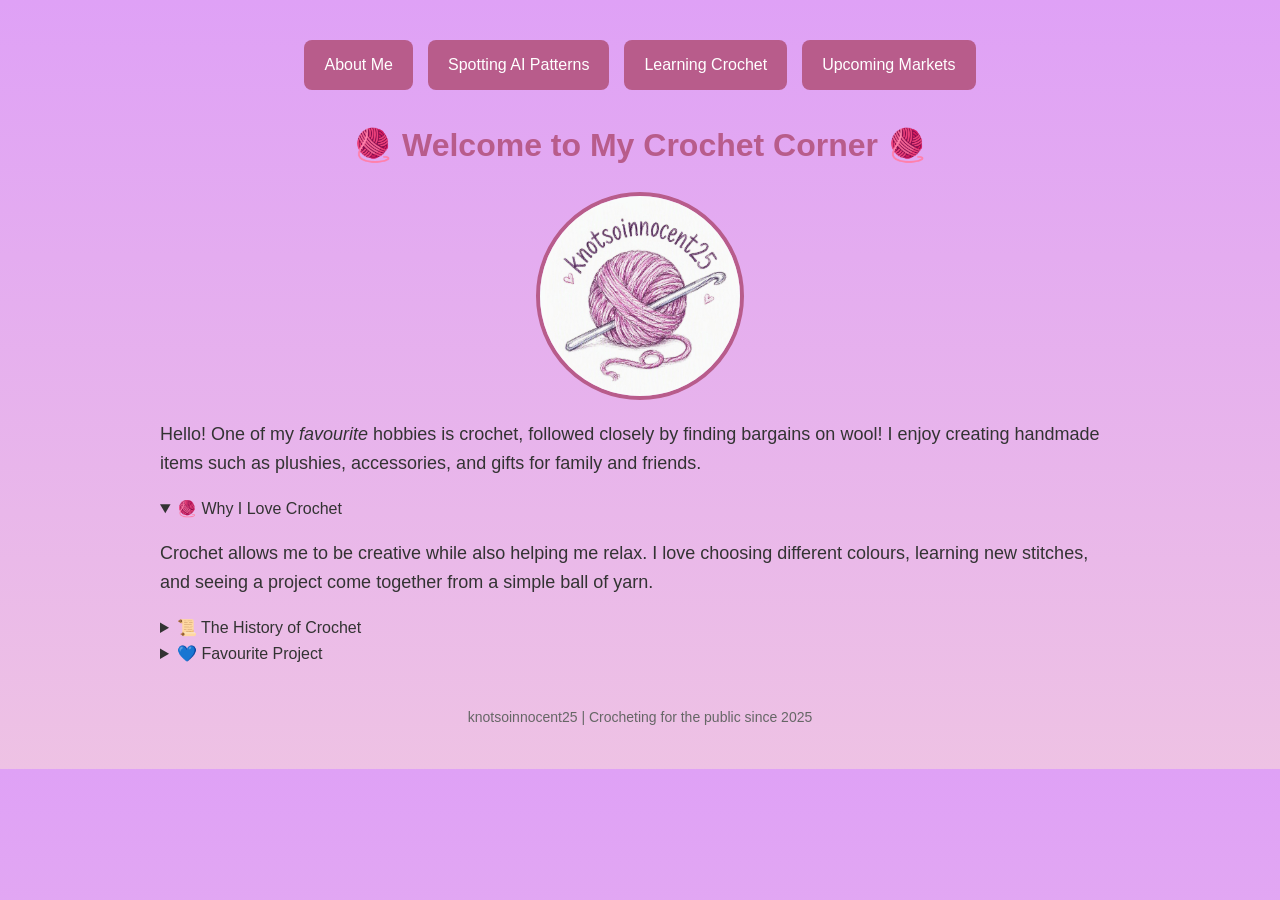
==== index.html @ c4967098 "Initial commit with new changes" ====
<!DOCTYPE html>
<html lang="en">

<head>
    <title>My Crochet Corner</title>
    <link rel="icon" type="image/x-icon" href="favicon.png">
    <link rel="stylesheet" href="style.css">
    <meta name="viewport" content="width=device-width, initial-scale=1.0">

</head>

<body>

    <a class="skip-link" href="#main-content">Skip to content</a>

    <nav class="hamburger-menu" aria-label="Main navigation">
    
        <input type="checkbox" id="menu-toggle">

        <label for="menu-toggle" 
                class="menu-icon"
                aria-label="Open navigation menu"
                tabindex="0">
            ☰
        </label>

        <div class="menu">
            <a href="about.html">About Me</a>
            <a href="ai-patterns.html">Spotting AI Patterns</a>
            <a href="learn-crochet.html">Learning Crochet</a>
            <a href="markets.html">Upcoming Markets</a>
        </div>   

    </nav>

    <main id="main-content">

        <div class="container">

            <h1>🧶 Welcome to My Crochet Corner 🧶</h1>

            <img src="profile.JPG"
                class="profile-image"
                alt="A ball of wool with a crochet hook and knotsoinnocent25 arched above">

            <p>
                Hello! One of my <em>favourite</em> hobbies is crochet, followed closely by finding bargains on wool!
                I enjoy creating handmade items such as plushies, accessories,
                and gifts for family and friends.
            </p>


            <div class="accordion-section">

                <details class="accordion-card" open>
                    <summary>🧶 Why I Love Crochet </summary>

                    <p>
                        Crochet allows me to be creative while also helping me relax.
                        I love choosing different colours, learning new stitches,
                        and seeing a project come together from a simple ball of yarn.
                    </p>
                </details>

                <details class="accordion-card">
                    <summary>📜 The History of Crochet</summary>

                        <p>
                            Crochet is a textile craft that uses a single hooked needle to create fabric from loops of yarn. 
                            Its origins are debated, but modern crochet is believed to have developed in Europe during the early 19th century.
                        </p>
                        
                        <p>
                            The craft became especially popular during the Victorian era, when intricate lace patterns were used for clothing and home decoration. 
                            Over time, crochet evolved from a practical skill into a creative hobby enjoyed worldwide.
                        </p>

                        <p>
                            Today, crocheters create everything from blankets and garments to amigurumi toys and works of art, 
                            combining traditional techniques with modern designs and materials.
                        </p>
                    
                </details>

                <details class="accordion-card">
                    <summary> 💙 Favourite Project </summary>

                    <div class="project-content">
                        <img src="Smurfette.png"
                             class="smurfette-image"
                             alt="Crocheted Smurfette">
                            
                            <div class="project-details">
                                <h4>Smurfette</h4>

                                <p>
                                    I worked with a French-Canadian pattern designer to test her design,
                                    identify any issues and to make sure nothing was lost in translation (French to English).
                                </p>     

                            </div>

                    </div>
                </details>
            </div>

 
        </div>

        <footer>
        knotsoinnocent25 | Crocheting for the public since 2025 
        </footer>

    </main>

</body>
</html>
---- style.css ----
/* Page Styling */

body {
    font-family: Arial, sans-serif;
    background: linear-gradient(
        to bottom,
        #dfa1f6,
        #eec2e4
    );
    color: #333333;
    margin: 40px;
    line-height: 1.6;
}

/* Skip to Content */

.skip-link {
    position: absolute;
    left: -9999px;
    top: 10px;
    background-color: #7a4f9a;
    color: white;
    padding: 10px;
    border-radius: 5px;
    text-decoration: none;
}

.skip-link:focus {
    left: 10px;
    top: 10px;
}

/* Navigation Menu */

.hamburger-menu {
    position: fixed;
    top: 15px;
    left: 15px;
    z-index: 1000;
}

#menu-toggle {
    position: absolute;
    opacity: 0;
}

.menu-icon {
    font-size: 30px;
    cursor: pointer;
    padding: 10px;
    border-radius: 8px;
    display: block;
    color: #7a4f9a;
}

.menu-icon:focus {
    outline: 3px solid white;
    outline-offset: 5px;
}

#menu-toggle:focus + .menu-icon {
    outline: 3px solid white;
    outline-offset: 3px;
}

.menu {
    display: none;
    background: white;
    padding: 15px;
    border-radius: 10px;
    box-shadow: 0 4px 10px rgba(0, 0, 0, 0.15);
    margin-top: 10px;
}

#menu-toggle:checked ~ .menu {
    display: block;
}

.menu a {
    display: block;
    padding: 15px;
    margin-bottom: 8px;
    text-align: center;
}

.menu a:focus {
    outline: 3px solid #7a4f9a;
    outline-offset: 3px;
}

/* Headings Styling */

h1 {
    color: #b85c8b;
    text-align: center;
}

h2 {
    color: #7a4f9a;
    border-bottom: 2px solid #e6d5f0;
    padding-bottom: 5px;
}

/* Text Styling */

p {
    font-size: 18px;
}

/* Links Styling */

a {
    color: white;
    background-color: #b85c8b;
    text-decoration: none;
    padding: 10px 15px;
    border-radius: 5px;
}

a:hover {
    background-color: #94446d;
}

a:focus,
button:focus,
.menu-icon:focus {
    outline: 3px solid yellow;
    outline-offset: 3px;
}

/* ==========================
   Card Grid
   ========================== */

.card-grid {
    display: flex;
    flex-direction: column;
    gap: 20px;
    width: 100%;
    margin-top: 40px;
}

.flip-card {
    width: 100%;
    height: 25vh;
    min-height: 250px;
    max-height: 400px;
    perspective: 1000px;
}

.flip-card-inner {
    position: relative;
    width: 100%;
    height: 100%;
    transition: transform 0.8s;
    transform-style: preserve-3d;
}

.flip-card:hover .flip-card-inner,
.flip-card:focus .flip-card-inner {
    transform: rotateY(180deg);
}

.flip-card-front,
.flip-card-back {
    position: absolute;
    width: 100%;
    height: 100%;
    border-radius: 20px;
    backface-visibility: hidden;
    display: flex;
    justify-content: center;
    align-items: center;
    padding: 30px;
    box-sizing: border-box;
    box-shadow: 0 4px 10px rgba(0, 0, 0, 0.15);
}

.flip-card-front {
    background: white;
    color: #b85c8b;
}

.flip-card-back {
    background: #ae5784;
    color: white;
    transform: rotateY(180deg);
    display: flex;
    flex-direction: row;
    align-items: center;
    gap: 20px;
}

/* Images */

.project-image {
    margin-top: 30px;
}

.profile-image {
    display: block;
    margin: 20px auto;
    width: 200px;
    border-radius: 50%;
    border: 4px solid #b85c8b;
}

.smurfette-image {
    width: 180px;
    height: auto;
    flex-shrink: 0;
}

/* Project Details */

.project-details {
    text-align: left;
}

/* IG Button */

.insta-button {
    display: block;
    width: 150px;
    margin: auto auto 10px auto;
    background-color: white;
    color: #ae5784;
    text-align: center;
    text-decoration: none;
    padding: 12px;
    border-radius: 25px;
    font-weight: bold;
    transition: 0.3s ease;
}

.insta-button:hover {
    background-color: #f7eefc;
    transform: scale(1.05);
}

/* Markets */

.markets-container {
    display: flex;
    flex-direction: column;
    gap: 20px;
}

.market-card {
    background: white;
    padding: 20px;
    border-radius: 20px;
    box-shadow: 0 4px 10px rgba(0, 0, 0, 0.15);
    border-left: 8px solid #b85c8b;
}

.market-card h3 {
    margin-top: 0;
    color: #7a4f9a;
}

/* Layout Helpers */

.container {
    max-width: 80%;
    margin: auto;
}

.back-home {
    margin-top: 30px;
    text-align: left;
}

/* Footer */

footer {
    margin-top: 40px;
    text-align: center;
    color: #666;
    font-size: 14px;
}

/* Desktop vs Mobile Menu */

@media (min-width: 768px) {

    .hamburger-menu {
        position: static;
        display: flex;
        justify-content: center;
        margin-bottom: 30px;
    }

    .menu-icon {
        display: none;
    }

    #menu-toggle {
        display: none;
    }

    .menu {
        display: flex !important;
        flex-direction: row;
        gap: 15px;
        background: transparent;
        box-shadow: none;
        padding: 0;
        margin: 0;
    }

    .menu a {
        margin-bottom: 0;
        padding: 12px 20px;
        border-radius: 8px;
        white-space: nowrap;
    }

    .card-grid {
        max-width: 1000px;
        margin-left: auto;
        margin-right: auto;
    }
}
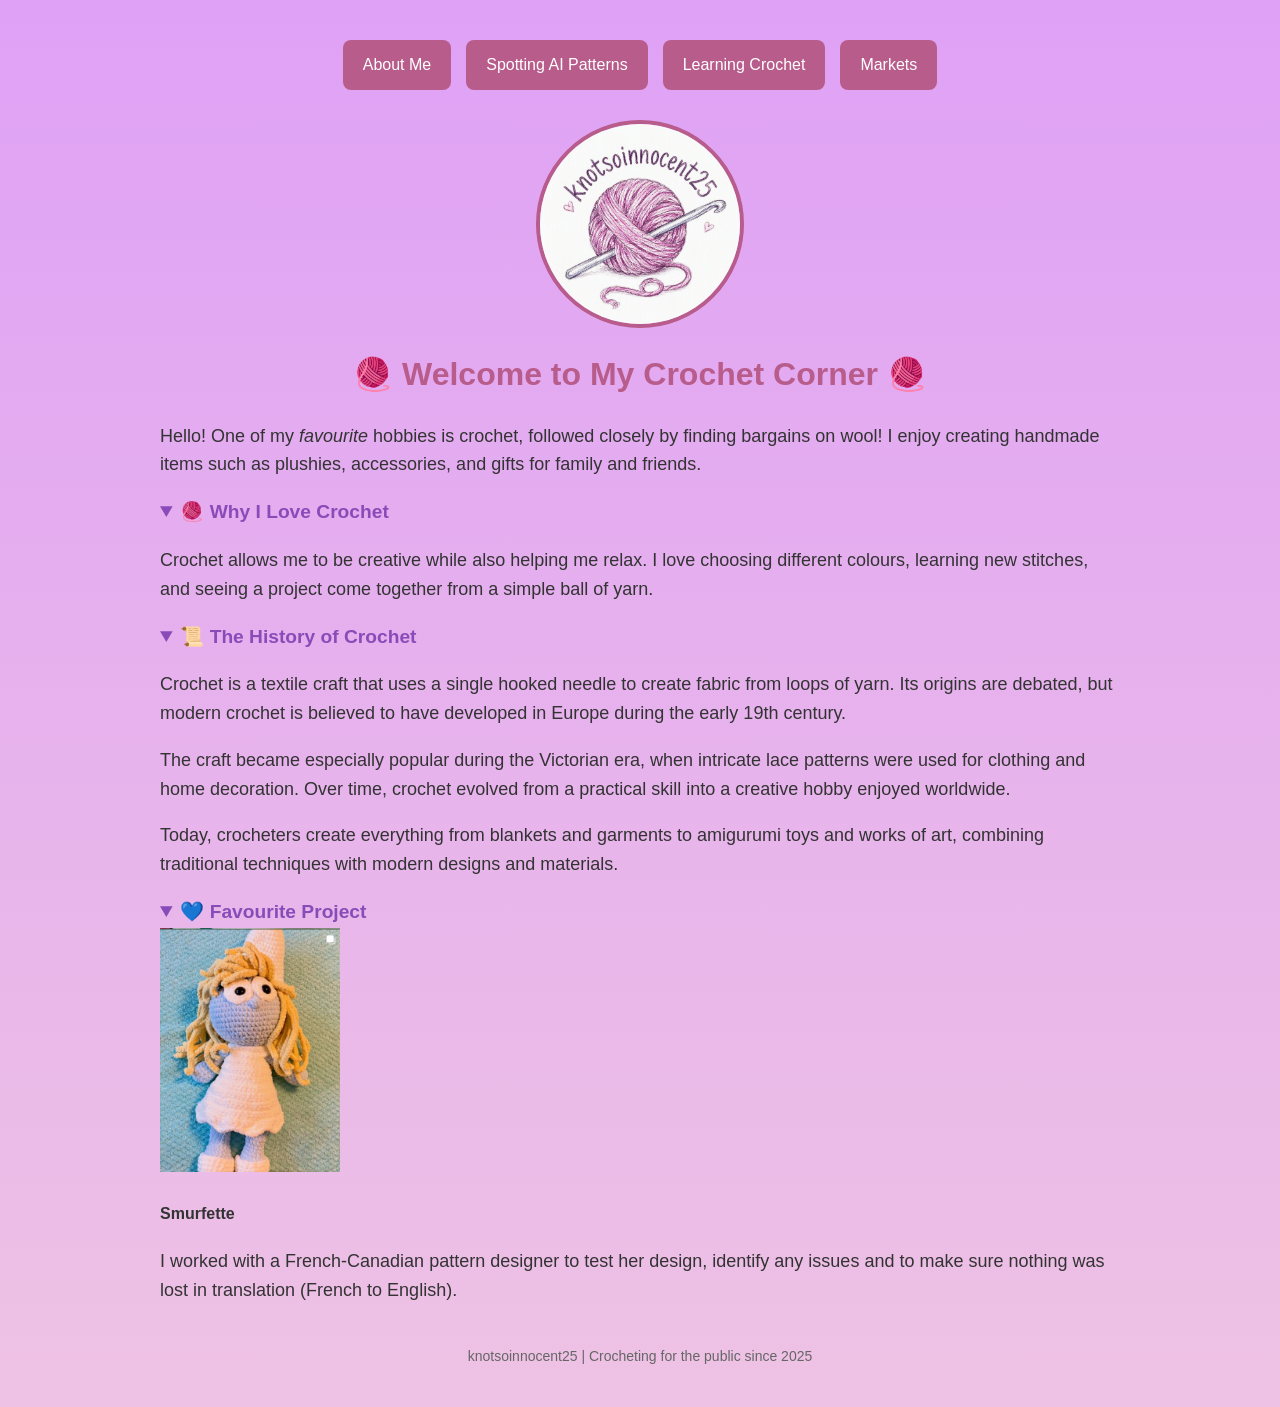
==== commit d6fa6562: "1. Removed todays date from Markets page. 2. Changed Markets page to dynamically (JS) move events to" ====
--- a/index.html
+++ b/index.html
@@ -25,10 +25,10 @@
         </label>
 
         <div class="menu">
-            <a href="about.html">About Me</a>
+            <a href="aboutJS.html">About Me</a>
             <a href="ai-patterns.html">Spotting AI Patterns</a>
             <a href="learn-crochet.html">Learning Crochet</a>
-            <a href="markets.html">Upcoming Markets</a>
+            <a href="markets.html">Markets</a>
         </div>   
 
     </nav>
@@ -37,11 +37,11 @@
 
         <div class="container">
 
-            <h1>🧶 Welcome to My Crochet Corner 🧶</h1>
-
-            <img src="profile.JPG"
+                <img src="profile.JPG"
                 class="profile-image"
                 alt="A ball of wool with a crochet hook and knotsoinnocent25 arched above">
+
+            <h1>🧶 Welcome to My Crochet Corner 🧶</h1>
 
             <p>
                 Hello! One of my <em>favourite</em> hobbies is crochet, followed closely by finding bargains on wool!
@@ -53,7 +53,9 @@
             <div class="accordion-section">
 
                 <details class="accordion-card" open>
-                    <summary>🧶 Why I Love Crochet </summary>
+                    <summary style="color:#894bb8; font-size:1.2rem; font-weight:bold;">
+                        🧶 Why I Love Crochet 
+                    </summary>
 
                     <p>
                         Crochet allows me to be creative while also helping me relax.
@@ -62,8 +64,10 @@
                     </p>
                 </details>
 
-                <details class="accordion-card">
-                    <summary>📜 The History of Crochet</summary>
+                <details class="accordion-card" open>
+                    <summary style="color:#894bb8; font-size:1.2rem; font-weight:bold;">
+                        📜 The History of Crochet
+                    </summary>
 
                         <p>
                             Crochet is a textile craft that uses a single hooked needle to create fabric from loops of yarn. 
@@ -82,8 +86,10 @@
                     
                 </details>
 
-                <details class="accordion-card">
-                    <summary> 💙 Favourite Project </summary>
+                <details class="accordion-card" open>
+                    <summary style="color:#894bb8; font-size:1.2rem; font-weight:bold;"> 
+                        💙 Favourite Project 
+                    </summary>
 
                     <div class="project-content">
                         <img src="Smurfette.png"
--- a/style.css
+++ b/style.css
@@ -101,6 +101,13 @@
     padding-bottom: 5px;
 }
 
+h3 {
+    color: #894bb8;
+    border-bottom: 1px solid #f0dbe8;
+    padding-bottom: 3px;
+    margin-top: 20px;
+}
+
 /* Text Styling */
 
 p {
@@ -128,69 +135,6 @@
     outline-offset: 3px;
 }
 
-/* ==========================
-   Card Grid
-   ========================== */
-
-.card-grid {
-    display: flex;
-    flex-direction: column;
-    gap: 20px;
-    width: 100%;
-    margin-top: 40px;
-}
-
-.flip-card {
-    width: 100%;
-    height: 25vh;
-    min-height: 250px;
-    max-height: 400px;
-    perspective: 1000px;
-}
-
-.flip-card-inner {
-    position: relative;
-    width: 100%;
-    height: 100%;
-    transition: transform 0.8s;
-    transform-style: preserve-3d;
-}
-
-.flip-card:hover .flip-card-inner,
-.flip-card:focus .flip-card-inner {
-    transform: rotateY(180deg);
-}
-
-.flip-card-front,
-.flip-card-back {
-    position: absolute;
-    width: 100%;
-    height: 100%;
-    border-radius: 20px;
-    backface-visibility: hidden;
-    display: flex;
-    justify-content: center;
-    align-items: center;
-    padding: 30px;
-    box-sizing: border-box;
-    box-shadow: 0 4px 10px rgba(0, 0, 0, 0.15);
-}
-
-.flip-card-front {
-    background: white;
-    color: #b85c8b;
-}
-
-.flip-card-back {
-    background: #ae5784;
-    color: white;
-    transform: rotateY(180deg);
-    display: flex;
-    flex-direction: row;
-    align-items: center;
-    gap: 20px;
-}
-
 /* Images */
 
 .project-image {
@@ -203,6 +147,10 @@
     width: 200px;
     border-radius: 50%;
     border: 4px solid #b85c8b;
+}
+
+.secondary-page .profile-image {
+    width: 80px;
 }
 
 .smurfette-image {
@@ -259,6 +207,14 @@
     color: #7a4f9a;
 }
 
+.past-market {
+    background: rgb(196, 195, 195);
+    padding: 20px;
+    border-radius: 20px;
+    box-shadow: 0 4px 10px rgba(0, 0, 0, 0.15);
+    border-left: 8px solid #4c3a62;
+}
+
 /* Layout Helpers */
 
 .container {
@@ -321,4 +277,226 @@
         margin-left: auto;
         margin-right: auto;
     }
+}
+
+/* Contact Form */
+
+form {
+    display: flex;
+    flex-direction: column;
+    gap: 20px;
+    margin-top: 30px;
+}
+
+/* Labels */
+
+form label {
+    display: block;
+    margin-bottom: 5px;
+    font-weight: bold;
+    color: #7a4f9a;
+}
+
+/* Space between radio buttons and next section */
+
+fieldset {
+    border: 2px solid #e6d5f0;
+    border-radius: 15px;
+    padding: 15px;
+    margin-bottom: 10px;
+}
+
+legend {
+    color: #7a4f9a;
+    font-weight: bold;
+    padding: 0 5px;
+}
+
+/* Radio button layout */
+
+fieldset input[type="radio"] {
+    margin-right: 5px;
+}
+
+fieldset label {
+    display: inline;
+    margin-right: 15px;
+}
+
+/* Input fields */
+
+form input[type="text"],
+form input[type="email"],
+form input[type="tel"],
+form select,
+form textarea {
+    width: 100%;
+    max-width: 500px;
+    padding: 12px;
+    border: 2px solid #e6d5f0;
+    border-radius: 10px;
+    font-size: 1rem;
+    box-sizing: border-box;
+}
+
+/* Focus styling */
+
+form input:focus,
+form select:focus,
+form textarea:focus {
+    outline: none;
+    border-color: #b85c8b;
+    box-shadow: 0 0 5px rgba(184, 92, 139, 0.3);
+}
+
+/* Contact method fields */
+
+.contact-field {
+    display: flex;
+    flex-direction: column;
+}
+
+/* Message box */
+
+textarea {
+    resize: vertical;
+    min-height: 150px;
+}
+
+/* Submit button */
+
+form button {
+    width: fit-content;
+    padding: 12px 24px;
+    background-color: #70676b;
+    color: white;
+    border: none;
+    border-radius: 10px;
+    cursor: pointer;
+    font-size: 1rem;
+    transition: 0.3s ease;
+}
+
+form button:hover {
+    background-color: #94446d;
+}
+
+form button:focus {
+    outline: 3px solid yellow;
+    outline-offset: 3px;
+}
+
+.radio-option {
+    display: flex;
+    align-items: center;
+    gap: 8px;
+    margin-bottom: 10px;
+}
+
+.radio-option label {
+    margin: 0;
+}
+
+.contact-field {
+    display: none;
+    margin-top: 15px;
+}
+
+/* #facebook-radio:checked ~ .facebook-field,
+#instagram-radio:checked ~ .instagram-field,
+#email-radio:checked ~ .email-field,
+#text-radio:checked ~ .phone-field {
+    display: block;
+}*/
+
+/*.contact-method-section label {
+    display: inline;
+}*/
+
+/* Print Button */
+
+.print-button {
+    display: block;
+    width: 150px;
+    margin: 10px 0 0 0;
+    background-color: white;
+    color: #ae5784;
+    text-align: center;
+    text-decoration: none;
+    padding: 10px;
+    border-radius: 25px;
+    font-weight: bold;
+    transition: 0.3s ease;
+}
+
+.print-button:hover {
+    background-color: #f7eefc;
+    transform: scale(1.05);
+}
+
+.colour-tool {
+    margin-top: 20px;
+}
+
+#colour-picker {
+    width: 80px;
+    height: 40px;
+    border: none;
+    cursor: pointer;
+}
+
+.colour-picker-row {
+    display: flex;
+    align-items: center;
+    gap: 10px;
+}
+
+#colour-button {
+    display: block;
+    margin-top: 10px;
+    padding: 10px 15px;
+    background-color: #ae5784;
+    color: white;
+    border: none;
+    border-radius: 20px;
+    cursor: pointer;
+}
+
+#colour-button:hover {
+    background-color: #94466f;
+}
+
+#main-colour {
+    width: 150px;
+    height: 75px;
+    border-radius: 10px;
+    margin: 20px 0;
+    border: 1px solid #ccc;
+}
+
+#palette {
+    display: flex;
+    gap: 15px;
+    flex-wrap: wrap;
+    margin-top: 10px;
+}
+
+.colour-card {
+    text-align: center;
+    width: 90px;
+}
+
+.colour-swatch {
+    width: 75px;
+    height: 75px;
+    border-radius: 10px;
+    border: 1px solid #ccc;
+    margin: 0 auto;
+}
+
+.colour-label {
+    font-size: 0.85rem;
+    margin-top: 5px;
+    color: #ae5784;
+    font-weight: bold;
 }
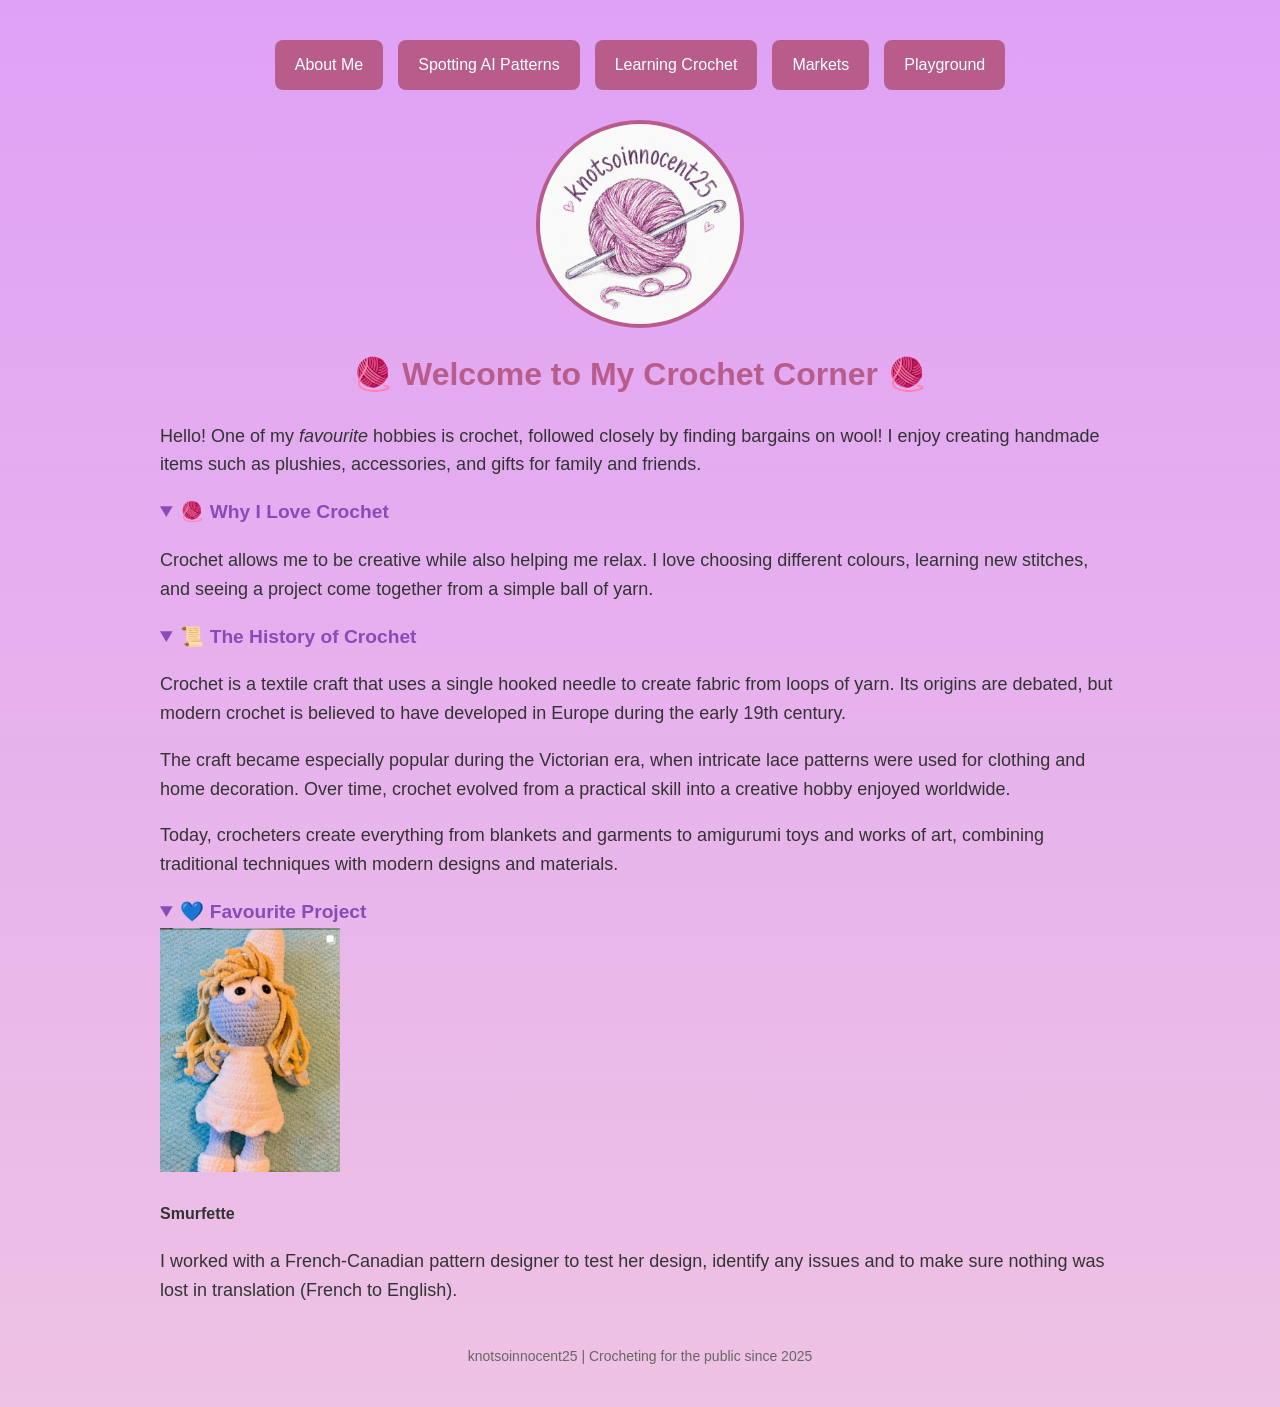
==== commit 675aa372: "Added to top button on all pages and edited under-construction page to be relevant to jQuery task" ====
--- a/index.html
+++ b/index.html
@@ -29,6 +29,7 @@
             <a href="ai-patterns.html">Spotting AI Patterns</a>
             <a href="learn-crochet.html">Learning Crochet</a>
             <a href="markets.html">Markets</a>
+            <a href="under_construction.html">Playground</a>
         </div>   
 
     </nav>
@@ -113,9 +114,12 @@
  
         </div>
 
+
         <footer>
         knotsoinnocent25 | Crocheting for the public since 2025 
         </footer>
+
+        <script src="to-top-btn.js"></script>
 
     </main>
 
--- a/style.css
+++ b/style.css
@@ -499,4 +499,53 @@
     margin-top: 5px;
     color: #ae5784;
     font-weight: bold;
+}
+
+/* Back to Top Button (jQuery) */
+#backToTop {
+    display: none;
+    position: fixed;
+    bottom: 20px;
+    right: 20px;
+    width: 60px;
+    height: 60px;
+    border: none;
+    border-radius: 50%;
+    background-color: #894bb8;
+    color: white;
+    font-size: 1.5rem;
+    cursor: pointer;
+    box-shadow: 0 2px 8px rgba(0, 0, 0, 0.3);
+    z-index: 1000;
+}
+
+#backToTop:hover {
+    background-color: #ae5784;
+}
+
+/* to Top Button (JavaScript) */
+#toTopBtn {
+    display: none;
+    position: fixed;
+    bottom: 20px;
+    right: 20px;
+    z-index: 99;
+
+    width: 60px;
+    height: 60px;
+
+    border: none;
+    border-radius: 50%;
+
+    background-color: #894bb8;
+    color: white;
+
+    font-size: 1.5rem;
+    cursor: pointer;
+
+    box-shadow: 0 2px 8px rgba(0, 0, 0, 0.3);
+}
+
+#toTopBtn:hover {
+    background-color: #ae5784;
 }
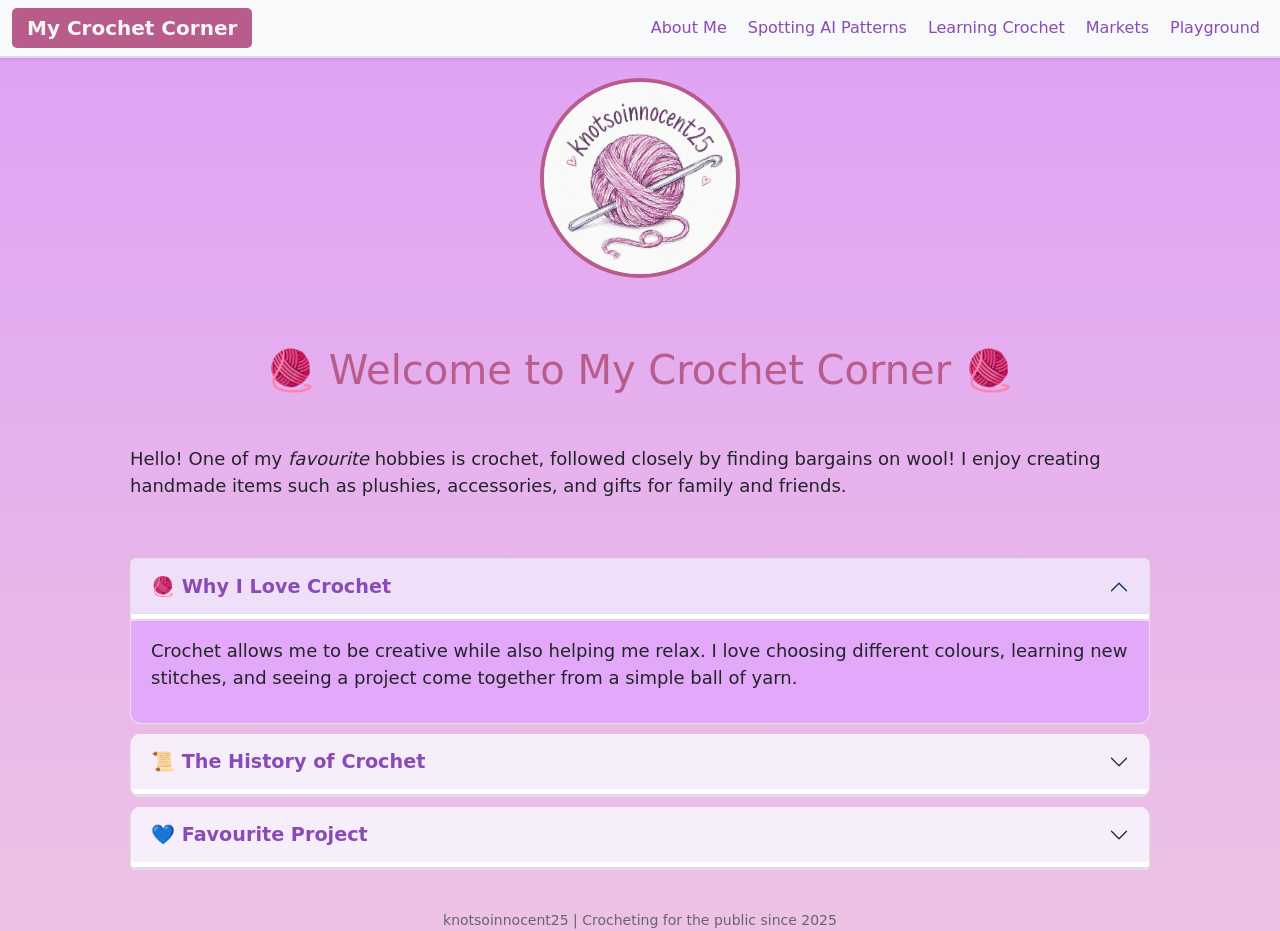
==== commit 8242aabb: "housekeeping" ====
--- a/index.html
+++ b/index.html
@@ -5,6 +5,9 @@
     <title>My Crochet Corner</title>
     <link rel="icon" type="image/x-icon" href="favicon.png">
     <link rel="stylesheet" href="style.css">
+    <link href="https://cdn.jsdelivr.net/npm/bootstrap@5.3.8/dist/css/bootstrap.min.css" rel="stylesheet">
+    <script src="https://cdn.jsdelivr.net/npm/bootstrap@5.3.8/dist/js/bootstrap.bundle.min.js"></script>
+
     <meta name="viewport" content="width=device-width, initial-scale=1.0">
 
 </head>
@@ -13,26 +16,69 @@
 
     <a class="skip-link" href="#main-content">Skip to content</a>
 
-    <nav class="hamburger-menu" aria-label="Main navigation">
-    
-        <input type="checkbox" id="menu-toggle">
-
-        <label for="menu-toggle" 
-                class="menu-icon"
-                aria-label="Open navigation menu"
-                tabindex="0">
-            ☰
-        </label>
-
-        <div class="menu">
-            <a href="aboutJS.html">About Me</a>
-            <a href="ai-patterns.html">Spotting AI Patterns</a>
-            <a href="learn-crochet.html">Learning Crochet</a>
-            <a href="markets.html">Markets</a>
-            <a href="under_construction.html">Playground</a>
-        </div>   
+    <nav class="navbar navbar-expand-lg sticky-top navbar-light bg-light shadow-sm">
+
+        <div class="container-fluid">
+
+            <a class="navbar-brand" href="index.html">
+                My Crochet Corner
+            </a>
+
+            <button
+                class="navbar-toggler"
+                type="button"
+                data-bs-toggle="collapse"
+                data-bs-target="#mainNavbar"
+                aria-controls="mainNavbar"
+                aria-expanded="false"
+                aria-label="Toggle navigation">
+
+                <span class="navbar-toggler-icon"></span>
+
+            </button>
+
+            <div class="collapse navbar-collapse" id="mainNavbar">
+
+                <ul class="navbar-nav ms-auto nav nav-pills">
+
+                    <li class="nav-item">
+                        <a class="nav-link" href="aboutJS.html">
+                            About Me
+                        </a>
+                    </li>
+
+                    <li class="nav-item">
+                        <a class="nav-link" href="ai-patterns.html">
+                            Spotting AI Patterns
+                        </a>
+                    </li>
+
+                    <li class="nav-item">
+                        <a class="nav-link" href="learn-crochet.html">
+                            Learning Crochet
+                        </a>
+                    </li>
+
+                    <li class="nav-item">
+                        <a class="nav-link" href="markets.html">
+                            Markets
+                        </a>
+                    </li>
+
+                    <li class="nav-item">
+                        <a class="nav-link" href="under_construction.html">
+                            Playground
+                        </a>
+                    </li>
+
+                </ul>
+
+            </div>
+
+        </div>
 
     </nav>
+
 
     <main id="main-content">
 
@@ -42,7 +88,11 @@
                 class="profile-image"
                 alt="A ball of wool with a crochet hook and knotsoinnocent25 arched above">
 
-            <h1>🧶 Welcome to My Crochet Corner 🧶</h1>
+            <h1> <br>🧶 Welcome to My Crochet Corner 🧶 <br></h1>
+
+            <p>
+                <br>
+            </p>
 
             <p>
                 Hello! One of my <em>favourite</em> hobbies is crochet, followed closely by finding bargains on wool!
@@ -50,67 +100,139 @@
                 and gifts for family and friends.
             </p>
 
-
-            <div class="accordion-section">
-
-                <details class="accordion-card" open>
-                    <summary style="color:#894bb8; font-size:1.2rem; font-weight:bold;">
-                        🧶 Why I Love Crochet 
-                    </summary>
-
-                    <p>
-                        Crochet allows me to be creative while also helping me relax.
-                        I love choosing different colours, learning new stitches,
-                        and seeing a project come together from a simple ball of yarn.
-                    </p>
-                </details>
-
-                <details class="accordion-card" open>
-                    <summary style="color:#894bb8; font-size:1.2rem; font-weight:bold;">
-                        📜 The History of Crochet
-                    </summary>
-
-                        <p>
-                            Crochet is a textile craft that uses a single hooked needle to create fabric from loops of yarn. 
-                            Its origins are debated, but modern crochet is believed to have developed in Europe during the early 19th century.
-                        </p>
-                        
-                        <p>
-                            The craft became especially popular during the Victorian era, when intricate lace patterns were used for clothing and home decoration. 
-                            Over time, crochet evolved from a practical skill into a creative hobby enjoyed worldwide.
-                        </p>
-
-                        <p>
-                            Today, crocheters create everything from blankets and garments to amigurumi toys and works of art, 
-                            combining traditional techniques with modern designs and materials.
-                        </p>
-                    
-                </details>
-
-                <details class="accordion-card" open>
-                    <summary style="color:#894bb8; font-size:1.2rem; font-weight:bold;"> 
-                        💙 Favourite Project 
-                    </summary>
-
-                    <div class="project-content">
-                        <img src="Smurfette.png"
-                             class="smurfette-image"
-                             alt="Crocheted Smurfette">
-                            
-                            <div class="project-details">
-                                <h4>Smurfette</h4>
-
-                                <p>
-                                    I worked with a French-Canadian pattern designer to test her design,
-                                    identify any issues and to make sure nothing was lost in translation (French to English).
-                                </p>     
+            <p>
+                <br>
+            </p>
+
+            <div class="accordion" id="crochetAccordion">
+
+                <div class="accordion-item crochet-accordion">
+
+                    <h2 class="accordion-header">
+                        <button
+                            class="accordion-button"
+                            type="button"
+                            data-bs-toggle="collapse"
+                            data-bs-target="#whyCrochet">
+
+                            🧶 Why I Love Crochet
+
+                        </button>
+                    </h2>
+
+                    <div
+                        id="whyCrochet"
+                        class="accordion-collapse collapse show"
+                        data-bs-parent="#crochetAccordion">
+
+                        <div class="accordion-body">
+
+                            <p>
+                                Crochet allows me to be creative while also helping me relax.
+                                I love choosing different colours, learning new stitches,
+                                and seeing a project come together from a simple ball of yarn.
+                            </p>
+
+                        </div>
+
+                    </div>
+
+                </div>
+
+
+                <div class="accordion-item crochet-accordion">
+
+                    <h2 class="accordion-header">
+                        <button
+                            class="accordion-button collapsed"
+                            type="button"
+                            data-bs-toggle="collapse"
+                            data-bs-target="#history">
+
+                            📜 The History of Crochet
+
+                        </button>
+                    </h2>
+
+                    <div
+                        id="history"
+                        class="accordion-collapse collapse"
+                        data-bs-parent="#crochetAccordion">
+
+                        <div class="accordion-body">
+
+                            <p>
+                                Crochet is a textile craft that uses a single hooked needle to create fabric from loops of yarn. 
+                                Its origins are debated, but modern crochet is believed to have developed in Europe during the early 19th century.
+                            </p>
+
+                            <p>
+                                The craft became especially popular during the Victorian era, 
+                                when intricate lace patterns were used for clothing and home decoration. 
+                                Over time, crochet evolved from a practical skill into a creative hobby enjoyed worldwide.
+                            </p>
+
+                            <p>
+                                Today, crocheters create everything from blankets and garments to amigurumi toys and works of art, 
+                                combining traditional techniques with modern designs and materials.
+                            </p>
+
+                        </div>
+
+                    </div>
+
+                </div>
+
+
+                <div class="accordion-item crochet-accordion">
+
+                    <h2 class="accordion-header">
+                        <button
+                            class="accordion-button collapsed"
+                            type="button"
+                            data-bs-toggle="collapse"
+                            data-bs-target="#project">
+
+                            💙 Favourite Project
+
+                        </button>
+                    </h2>
+
+                    <div
+                        id="project"
+                        class="accordion-collapse collapse"
+                        data-bs-parent="#crochetAccordion">
+
+                        <div class="accordion-body">
+
+                            <div class="project-content">
+
+                                <img
+                                    src="Smurfette.png"
+                                    class="smurfette-image"
+                                    alt="Crocheted Smurfette">
+
+                                <div class="project-details">
+
+                                    <h4>Smurfette</h4>
+
+                                    <p>
+                                        I worked with a French-Canadian pattern designer
+                                        to test her design, identify any issues and ensure
+                                        nothing was lost in translation.
+                                    </p>
+
+                                </div>
 
                             </div>
 
+                        </div>
+
                     </div>
-                </details>
+
+                </div>
+
             </div>
-
  
         </div>
 
--- a/style.css
+++ b/style.css
@@ -30,69 +30,11 @@
     top: 10px;
 }
 
-/* Navigation Menu */
-
-.hamburger-menu {
-    position: fixed;
-    top: 15px;
-    left: 15px;
-    z-index: 1000;
-}
-
-#menu-toggle {
-    position: absolute;
-    opacity: 0;
-}
-
-.menu-icon {
-    font-size: 30px;
-    cursor: pointer;
-    padding: 10px;
-    border-radius: 8px;
-    display: block;
-    color: #7a4f9a;
-}
-
-.menu-icon:focus {
-    outline: 3px solid white;
-    outline-offset: 5px;
-}
-
-#menu-toggle:focus + .menu-icon {
-    outline: 3px solid white;
-    outline-offset: 3px;
-}
-
-.menu {
-    display: none;
-    background: white;
-    padding: 15px;
-    border-radius: 10px;
-    box-shadow: 0 4px 10px rgba(0, 0, 0, 0.15);
-    margin-top: 10px;
-}
-
-#menu-toggle:checked ~ .menu {
-    display: block;
-}
-
-.menu a {
-    display: block;
-    padding: 15px;
-    margin-bottom: 8px;
-    text-align: center;
-}
-
-.menu a:focus {
-    outline: 3px solid #7a4f9a;
-    outline-offset: 3px;
-}
-
 /* Headings Styling */
-
 h1 {
     color: #b85c8b;
     text-align: center;
+    margin-bottom: 60px;
 }
 
 h2 {
@@ -109,7 +51,6 @@
 }
 
 /* Text Styling */
-
 p {
     font-size: 18px;
 }
@@ -136,7 +77,6 @@
 }
 
 /* Images */
-
 .project-image {
     margin-top: 30px;
 }
@@ -160,13 +100,11 @@
 }
 
 /* Project Details */
-
 .project-details {
     text-align: left;
 }
 
 /* IG Button */
-
 .insta-button {
     display: block;
     width: 150px;
@@ -187,7 +125,6 @@
 }
 
 /* Markets */
-
 .markets-container {
     display: flex;
     flex-direction: column;
@@ -216,11 +153,12 @@
 }
 
 /* Layout Helpers */
-
 .container {
-    max-width: 80%;
-    margin: auto;
-}
+    margin-top: 20px;
+    padding-left: 60px !important;
+    padding-right: 60px !important;
+}
+
 
 .back-home {
     margin-top: 30px;
@@ -228,7 +166,6 @@
 }
 
 /* Footer */
-
 footer {
     margin-top: 40px;
     text-align: center;
@@ -236,51 +173,7 @@
     font-size: 14px;
 }
 
-/* Desktop vs Mobile Menu */
-
-@media (min-width: 768px) {
-
-    .hamburger-menu {
-        position: static;
-        display: flex;
-        justify-content: center;
-        margin-bottom: 30px;
-    }
-
-    .menu-icon {
-        display: none;
-    }
-
-    #menu-toggle {
-        display: none;
-    }
-
-    .menu {
-        display: flex !important;
-        flex-direction: row;
-        gap: 15px;
-        background: transparent;
-        box-shadow: none;
-        padding: 0;
-        margin: 0;
-    }
-
-    .menu a {
-        margin-bottom: 0;
-        padding: 12px 20px;
-        border-radius: 8px;
-        white-space: nowrap;
-    }
-
-    .card-grid {
-        max-width: 1000px;
-        margin-left: auto;
-        margin-right: auto;
-    }
-}
-
 /* Contact Form */
-
 form {
     display: flex;
     flex-direction: column;
@@ -289,7 +182,6 @@
 }
 
 /* Labels */
-
 form label {
     display: block;
     margin-bottom: 5px;
@@ -298,7 +190,6 @@
 }
 
 /* Space between radio buttons and next section */
-
 fieldset {
     border: 2px solid #e6d5f0;
     border-radius: 15px;
@@ -313,7 +204,6 @@
 }
 
 /* Radio button layout */
-
 fieldset input[type="radio"] {
     margin-right: 5px;
 }
@@ -324,7 +214,6 @@
 }
 
 /* Input fields */
-
 form input[type="text"],
 form input[type="email"],
 form input[type="tel"],
@@ -340,7 +229,6 @@
 }
 
 /* Focus styling */
-
 form input:focus,
 form select:focus,
 form textarea:focus {
@@ -350,21 +238,18 @@
 }
 
 /* Contact method fields */
-
 .contact-field {
     display: flex;
     flex-direction: column;
 }
 
 /* Message box */
-
 textarea {
     resize: vertical;
     min-height: 150px;
 }
 
 /* Submit button */
-
 form button {
     width: fit-content;
     padding: 12px 24px;
@@ -402,19 +287,7 @@
     margin-top: 15px;
 }
 
-/* #facebook-radio:checked ~ .facebook-field,
-#instagram-radio:checked ~ .instagram-field,
-#email-radio:checked ~ .email-field,
-#text-radio:checked ~ .phone-field {
-    display: block;
-}*/
-
-/*.contact-method-section label {
-    display: inline;
-}*/
-
 /* Print Button */
-
 .print-button {
     display: block;
     width: 150px;
@@ -434,6 +307,7 @@
     transform: scale(1.05);
 }
 
+/* Colour Picker tool */
 .colour-tool {
     margin-top: 20px;
 }
@@ -548,4 +422,65 @@
 
 #toTopBtn:hover {
     background-color: #ae5784;
+}
+
+/* Bootstrap Accordion */
+.crochet-accordion {
+    border: 1px solid #e6d5f0;
+    margin-bottom: 10px;
+    border-radius: 10px;
+    overflow: hidden;
+}
+
+.crochet-accordion .accordion-button {
+    background-color: #f7eefc;
+    color: #894bb8;
+    font-size: 1.2rem;
+    font-weight: bold;
+}
+
+.crochet-accordion .accordion-button:not(.collapsed) {
+    background-color: #f0dff8;
+    color: #894bb8;
+}
+
+.crochet-accordion .accordion-button:focus {
+    box-shadow: none;
+    border-color: #894bb8;
+}
+
+.crochet-accordion .accordion-body {
+    background-color:#e3a8f9;
+}
+
+.container h1 {
+    color: #b85c8b;
+    text-align: center;
+}
+
+/* Bootstrap navbar */
+.navbar {
+    background-color: #e2c6f1 !important;
+    border-bottom: 2px solid #e6d5f0;
+}
+
+.navbar-brand {
+    color: whitesmoke !important;
+    font-weight: bold;
+}
+
+.nav-link {
+    color: #894bb8 !important;
+    margin-left: 5px;
+    transition: 0.3s ease;
+}
+
+.nav-link:hover {
+    background-color: #f0dff8;
+    color: #894bb8 !important;
+}
+
+.nav-pills .nav-link.active {
+    background-color: #894bb8 !important;
+    color: white !important;
 }
